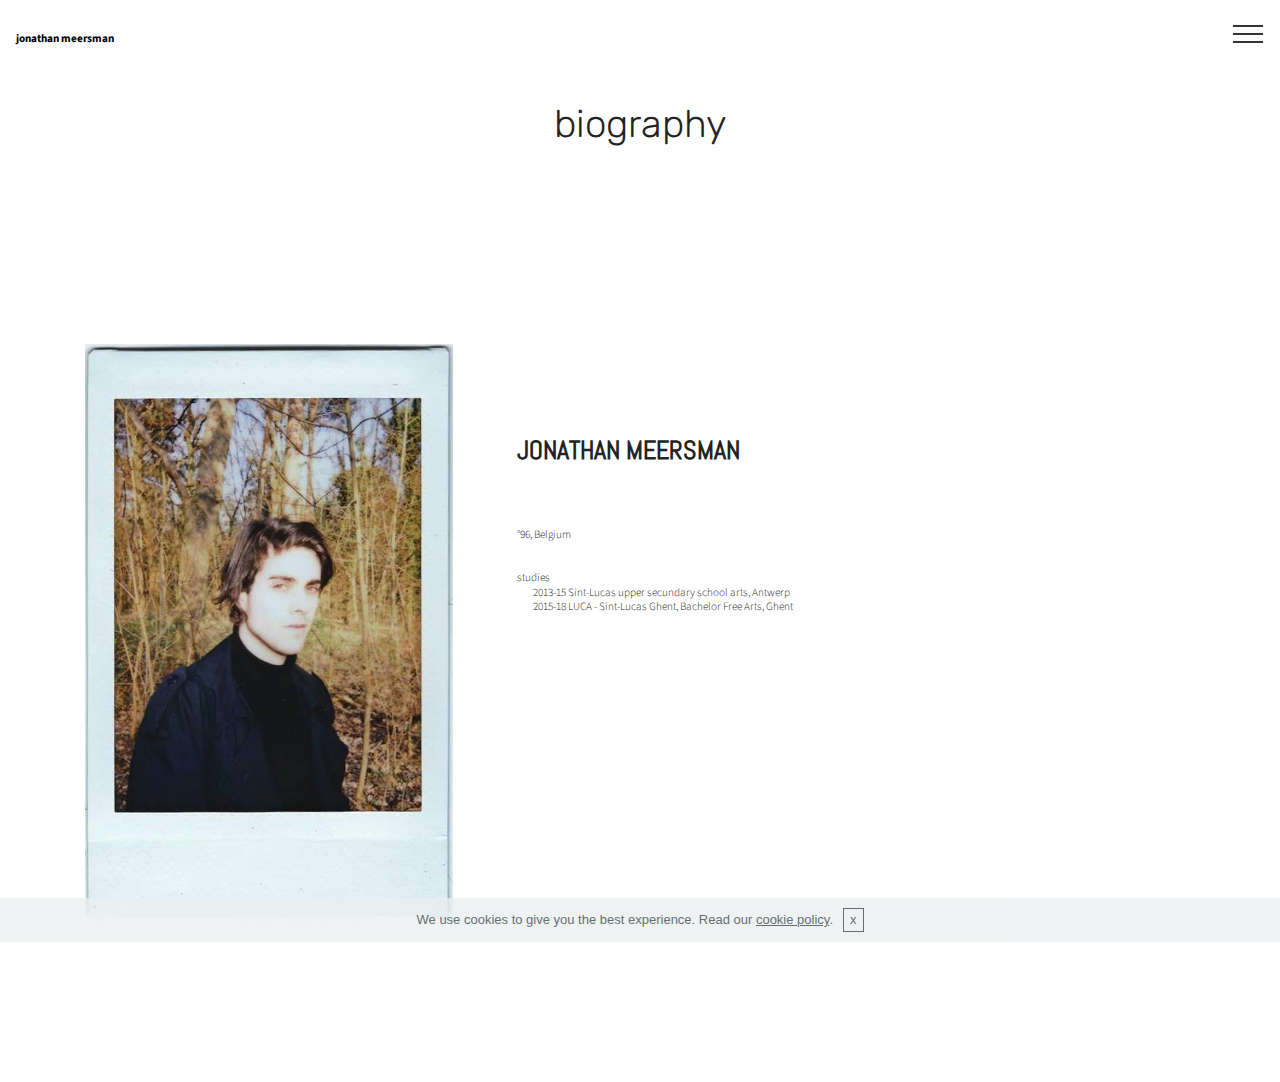
==== bio.html @ f0b336cb "create github pages" ====
<!DOCTYPE html>
<html >
<head>
  <!-- Site made with Mobirise Website Builder v4.6.6, https://mobirise.com -->
  <meta charset="UTF-8">
  <meta http-equiv="X-UA-Compatible" content="IE=edge">
  <meta name="generator" content="Mobirise v4.6.6, mobirise.com">
  <meta name="viewport" content="width=device-width, initial-scale=1, minimum-scale=1">
  <link rel="shortcut icon" href="assets/images/doorschijnend-liggend-128x95.png" type="image/x-icon">
  <meta name="description" content="Web Creator Description">
  <title>bio</title>
  <link rel="stylesheet" href="assets/web/assets/mobirise-icons/mobirise-icons.css">
  <link rel="stylesheet" href="assets/tether/tether.min.css">
  <link rel="stylesheet" href="assets/bootstrap/css/bootstrap.min.css">
  <link rel="stylesheet" href="assets/bootstrap/css/bootstrap-grid.min.css">
  <link rel="stylesheet" href="assets/bootstrap/css/bootstrap-reboot.min.css">
  <link rel="stylesheet" href="assets/dropdown/css/style.css">
  <link rel="stylesheet" href="assets/theme/css/style.css">
  <link rel="stylesheet" href="assets/mobirise/css/mbr-additional.css" type="text/css">
  
  
  
</head>
<body>
  <section class="menu cid-qJQAiet9TK" once="menu" id="menu2-b">

    

    <nav class="navbar navbar-expand beta-menu navbar-dropdown align-items-center collapsed bg-color transparent">
        <button class="navbar-toggler navbar-toggler-right" type="button" data-toggle="collapse" data-target="#navbarSupportedContent" aria-controls="navbarSupportedContent" aria-expanded="false" aria-label="Toggle navigation">
            <div class="hamburger">
                <span></span>
                <span></span>
                <span></span>
                <span></span>
            </div>
        </button>
        <div class="menu-logo">
            <div class="navbar-brand">
                
                <span class="navbar-caption-wrap"><a class="navbar-caption text-black display-7" href="index.html">
                        jonathan meersman</a></span>
            </div>
        </div>
        <div class="collapse navbar-collapse" id="navbarSupportedContent">
            <ul class="navbar-nav nav-dropdown nav-right" data-app-modern-menu="true"><li class="nav-item">
                    <a class="nav-link link text-black display-4" href="bio.html">
                        BIO</a>
                </li>
                <li class="nav-item">
                    <a class="nav-link link text-black display-4" href="works.html">
                        WORKS</a>
                </li><li class="nav-item"><a class="nav-link link text-black display-4" href="drawings.html">
                        DRAWINGS</a></li><li class="nav-item dropdown"><a class="nav-link link text-black display-4" href="old works.html" aria-expanded="true">OTHER WORKS</a></li><li class="nav-item"><a class="nav-link link text-black display-4" href="https://jonathanmeersman.github.io/" aria-expanded="true">NEDERLANDS</a></li></ul>
            
        </div>
    </nav>
</section>

<section class="engine"><a href="https://mobirise.ws">Mobirise</a></section><section class="mbr-section content4 cid-qJQMxZf1Yt" id="content4-x">

    

    <div class="container">
        <div class="media-container-row">
            <div class="title col-12 col-md-8">
                <h2 class="align-center pb-3 mbr-fonts-style display-2">biography</h2>
                
                
            </div>
        </div>
    </div>
</section>

<section class="header3 cid-qJUJFiPE9F mbr-fullscreen" id="header3-15">

    

    

    <div class="container">
        <div class="media-container-row">
            <div class="mbr-figure" style="width: 60%;">
                <img src="assets/images/13000210-1025403277530474-5679489024717349570-n-kopie.jpg" alt="Mobirise" title="">
            </div>

            <div class="media-content">
                <h1 class="mbr-section-title mbr-white pb-3 mbr-fonts-style display-5"><strong>
                    </strong><br><br><br><strong>JONATHAN MEERSMAN</strong></h1>
                <h3 class="mbr-section-subtitle align-left mbr-white mbr-light pb-3 mbr-fonts-style display-7"><p>
                    </p><br><br><p>°96, Belgium<br><br><br>studies<br>&nbsp;&nbsp;&nbsp;&nbsp;&nbsp; &nbsp; 2013-15 Sint-Lucas upper secundary school arts, Antwerp<br>&nbsp;&nbsp;&nbsp;&nbsp;&nbsp; &nbsp; 2015-18 LUCA - Sint-Lucas Ghent, Bachelor Free Arts, Ghent<br></p></h3>
                <div class="mbr-section-text mbr-white pb-3 ">
                    <p></p><br><p></p><p></p>
                </div>
                
            </div>
        </div>
    </div>

</section>


  <script src="assets/web/assets/jquery/jquery.min.js"></script>
  <script src="assets/popper/popper.min.js"></script>
  <script src="assets/tether/tether.min.js"></script>
  <script src="assets/bootstrap/js/bootstrap.min.js"></script>
  <script src="assets/smoothscroll/smooth-scroll.js"></script>
  <script src="assets/cookies-alert-plugin/cookies-alert-core.js"></script>
  <script src="assets/cookies-alert-plugin/cookies-alert-script.js"></script>
  <script src="assets/dropdown/js/script.min.js"></script>
  <script src="assets/touchswipe/jquery.touch-swipe.min.js"></script>
  <script src="assets/theme/js/script.js"></script>
  
  
 <div id="scrollToTop" class="scrollToTop mbr-arrow-up"><a style="text-align: center;"><i></i></a></div>
  <input name="cookieData" type="hidden" data-cookie-text="We use cookies to give you the best experience. Read our <a href='privacy.html'>cookie policy</a>.">
  </body>
</html>
---- assets/web/assets/mobirise-icons/mobirise-icons.css ----
@font-face {
  font-family: 'MobiriseIcons';
  src:  url('mobirise-icons.eot?spat4u');
  src:  url('mobirise-icons.eot?spat4u#iefix') format('embedded-opentype'),
    url('mobirise-icons.ttf?spat4u') format('truetype'),
    url('mobirise-icons.woff?spat4u') format('woff'),
    url('mobirise-icons.svg?spat4u#MobiriseIcons') format('svg');
  font-weight: normal;
  font-style: normal;
}

[class^="mbri-"], [class*=" mbri-"] {
  /* use !important to prevent issues with browser extensions that change fonts */
  font-family: MobiriseIcons !important;
  speak: none;
  font-style: normal;
  font-weight: normal;
  font-variant: normal;
  text-transform: none;
  line-height: 1;

  /* Better Font Rendering =========== */
  -webkit-font-smoothing: antialiased;
  -moz-osx-font-smoothing: grayscale;
}

.mbri-add-submenu:before {
  content: "\e900";
}
.mbri-alert:before {
  content: "\e901";
}
.mbri-align-center:before {
  content: "\e902";
}
.mbri-align-justify:before {
  content: "\e903";
}
.mbri-align-left:before {
  content: "\e904";
}
.mbri-align-right:before {
  content: "\e905";
}
.mbri-android:before {
  content: "\e906";
}
.mbri-apple:before {
  content: "\e907";
}
.mbri-arrow-down:before {
  content: "\e908";
}
.mbri-arrow-next:before {
  content: "\e909";
}
.mbri-arrow-prev:before {
  content: "\e90a";
}
.mbri-arrow-up:before {
  content: "\e90b";
}
.mbri-bold:before {
  content: "\e90c";
}
.mbri-bookmark:before {
  content: "\e90d";
}
.mbri-bootstrap:before {
  content: "\e90e";
}
.mbri-briefcase:before {
  content: "\e90f";
}
.mbri-browse:before {
  content: "\e910";
}
.mbri-bulleted-list:before {
  content: "\e911";
}
.mbri-calendar:before {
  content: "\e912";
}
.mbri-camera:before {
  content: "\e913";
}
.mbri-cart-add:before {
  content: "\e914";
}
.mbri-cart-full:before {
  content: "\e915";
}
.mbri-cash:before {
  content: "\e916";
}
.mbri-change-style:before {
  content: "\e917";
}
.mbri-chat:before {
  content: "\e918";
}
.mbri-clock:before {
  content: "\e919";
}
.mbri-close:before {
  content: "\e91a";
}
.mbri-cloud:before {
  content: "\e91b";
}
.mbri-code:before {
  content: "\e91c";
}
.mbri-contact-form:before {
  content: "\e91d";
}
.mbri-credit-card:before {
  content: "\e91e";
}
.mbri-cursor-click:before {
  content: "\e91f";
}
.mbri-cust-feedback:before {
  content: "\e920";
}
.mbri-database:before {
  content: "\e921";
}
.mbri-delivery:before {
  content: "\e922";
}
.mbri-desktop:before {
  content: "\e923";
}
.mbri-devices:before {
  content: "\e924";
}
.mbri-down:before {
  content: "\e925";
}
.mbri-download:before {
  content: "\e989";
}
.mbri-drag-n-drop:before {
  content: "\e927";
}
.mbri-drag-n-drop2:before {
  content: "\e928";
}
.mbri-edit:before {
  content: "\e929";
}
.mbri-edit2:before {
  content: "\e92a";
}
.mbri-error:before {
  content: "\e92b";
}
.mbri-extension:before {
  content: "\e92c";
}
.mbri-features:before {
  content: "\e92d";
}
.mbri-file:before {
  content: "\e92e";
}
.mbri-flag:before {
  content: "\e92f";
}
.mbri-folder:before {
  content: "\e930";
}
.mbri-gift:before {
  content: "\e931";
}
.mbri-github:before {
  content: "\e932";
}
.mbri-globe:before {
  content: "\e933";
}
.mbri-globe-2:before {
  content: "\e934";
}
.mbri-growing-chart:before {
  content: "\e935";
}
.mbri-hearth:before {
  content: "\e936";
}
.mbri-help:before {
  content: "\e937";
}
.mbri-home:before {
  content: "\e938";
}
.mbri-hot-cup:before {
  content: "\e939";
}
.mbri-idea:before {
  content: "\e93a";
}
.mbri-image-gallery:before {
  content: "\e93b";
}
.mbri-image-slider:before {
  content: "\e93c";
}
.mbri-info:before {
  content: "\e93d";
}
.mbri-italic:before {
  content: "\e93e";
}
.mbri-key:before {
  content: "\e93f";
}
.mbri-laptop:before {
  content: "\e940";
}
.mbri-layers:before {
  content: "\e941";
}
.mbri-left-right:before {
  content: "\e942";
}
.mbri-left:before {
  content: "\e943";
}
.mbri-letter:before {
  content: "\e944";
}
.mbri-like:before {
  content: "\e945";
}
.mbri-link:before {
  content: "\e946";
}
.mbri-lock:before {
  content: "\e947";
}
.mbri-login:before {
  content: "\e948";
}
.mbri-logout:before {
  content: "\e949";
}
.mbri-magic-stick:before {
  content: "\e94a";
}
.mbri-map-pin:before {
  content: "\e94b";
}
.mbri-menu:before {
  content: "\e94c";
}
.mbri-mobile:before {
  content: "\e94d";
}
.mbri-mobile2:before {
  content: "\e94e";
}
.mbri-mobirise:before {
  content: "\e94f";
}
.mbri-more-horizontal:before {
  content: "\e950";
}
.mbri-more-vertical:before {
  content: "\e951";
}
.mbri-music:before {
  content: "\e952";
}
.mbri-new-file:before {
  content: "\e953";
}
.mbri-numbered-list:before {
  content: "\e954";
}
.mbri-opened-folder:before {
  content: "\e955";
}
.mbri-pages:before {
  content: "\e956";
}
.mbri-paper-plane:before {
  content: "\e957";
}
.mbri-paperclip:before {
  content: "\e958";
}
.mbri-photo:before {
  content: "\e959";
}
.mbri-photos:before {
  content: "\e95a";
}
.mbri-pin:before {
  content: "\e95b";
}
.mbri-play:before {
  content: "\e95c";
}
.mbri-plus:before {
  content: "\e95d";
}
.mbri-preview:before {
  content: "\e95e";
}
.mbri-print:before {
  content: "\e95f";
}
.mbri-protect:before {
  content: "\e960";
}
.mbri-question:before {
  content: "\e961";
}
.mbri-quote-left:before {
  content: "\e962";
}
.mbri-quote-right:before {
  content: "\e963";
}
.mbri-refresh:before {
  content: "\e964";
}
.mbri-responsive:before {
  content: "\e965";
}
.mbri-right:before {
  content: "\e966";
}
.mbri-rocket:before {
  content: "\e967";
}
.mbri-sad-face:before {
  content: "\e968";
}
.mbri-sale:before {
  content: "\e969";
}
.mbri-save:before {
  content: "\e96a";
}
.mbri-search:before {
  content: "\e96b";
}
.mbri-setting:before {
  content: "\e96c";
}
.mbri-setting2:before {
  content: "\e96d";
}
.mbri-setting3:before {
  content: "\e96e";
}
.mbri-share:before {
  content: "\e96f";
}
.mbri-shopping-bag:before {
  content: "\e970";
}
.mbri-shopping-basket:before {
  content: "\e971";
}
.mbri-shopping-cart:before {
  content: "\e972";
}
.mbri-sites:before {
  content: "\e973";
}
.mbri-smile-face:before {
  content: "\e974";
}
.mbri-speed:before {
  content: "\e975";
}
.mbri-star:before {
  content: "\e976";
}
.mbri-success:before {
  content: "\e977";
}
.mbri-sun:before {
  content: "\e978";
}
.mbri-sun2:before {
  content: "\e979";
}
.mbri-tablet:before {
  content: "\e97a";
}
.mbri-tablet-vertical:before {
  content: "\e97b";
}
.mbri-target:before {
  content: "\e97c";
}
.mbri-timer:before {
  content: "\e97d";
}
.mbri-to-ftp:before {
  content: "\e97e";
}
.mbri-to-local-drive:before {
  content: "\e97f";
}
.mbri-touch-swipe:before {
  content: "\e980";
}
.mbri-touch:before {
  content: "\e981";
}
.mbri-trash:before {
  content: "\e982";
}
.mbri-underline:before {
  content: "\e983";
}
.mbri-unlink:before {
  content: "\e984";
}
.mbri-unlock:before {
  content: "\e985";
}
.mbri-up-down:before {
  content: "\e986";
}
.mbri-up:before {
  content: "\e987";
}
.mbri-update:before {
  content: "\e988";
}
.mbri-upload:before {
 content: "\e926"; 
}
.mbri-user:before {
  content: "\e98a";
}
.mbri-user2:before {
  content: "\e98b";
}
.mbri-users:before {
  content: "\e98c";
}
.mbri-video:before {
  content: "\e98d";
}
.mbri-video-play:before {
  content: "\e98e";
}
.mbri-watch:before {
  content: "\e98f";
}
.mbri-website-theme:before {
  content: "\e990";
}
.mbri-wifi:before {
  content: "\e991";
}
.mbri-windows:before {
  content: "\e992";
}
.mbri-zoom-out:before {
  content: "\e993";
}
.mbri-redo:before {
  content: "\e994";
}
.mbri-undo:before {
  content: "\e995";
}
---- assets/dropdown/css/style.css ----
.navbar-dropdown {
  left: 0;
  padding: 0;
  position: absolute;
  right: 0;
  top: 0;
  transition: all 0.45s ease;
  z-index: 1030;
  background: #282828; }
  .navbar-dropdown .navbar-logo {
    margin-right: 0.8rem;
    transition: margin 0.3s ease-in-out;
    vertical-align: middle; }
    .navbar-dropdown .navbar-logo img {
      height: 3.125rem;
      transition: all 0.3s ease-in-out; }
    .navbar-dropdown .navbar-logo.mbr-iconfont {
      font-size: 3.125rem;
      line-height: 3.125rem; }
  .navbar-dropdown .navbar-caption {
    font-weight: 700;
    white-space: normal;
    vertical-align: -4px;
    line-height: 3.125rem !important; }
    .navbar-dropdown .navbar-caption, .navbar-dropdown .navbar-caption:hover {
      color: inherit;
      text-decoration: none; }
  .navbar-dropdown .mbr-iconfont + .navbar-caption {
    vertical-align: -1px; }
  .navbar-dropdown.navbar-fixed-top {
    position: fixed; }
  .navbar-dropdown .navbar-brand span {
    vertical-align: -4px; }
  .navbar-dropdown.bg-color.transparent {
    background: none; }
  .navbar-dropdown.navbar-short .navbar-brand {
    padding: 0.625rem 0; }
    .navbar-dropdown.navbar-short .navbar-brand span {
      vertical-align: -1px; }
  .navbar-dropdown.navbar-short .navbar-caption {
    line-height: 2.375rem !important;
    vertical-align: -2px; }
  .navbar-dropdown.navbar-short .navbar-logo {
    margin-right: 0.5rem; }
    .navbar-dropdown.navbar-short .navbar-logo img {
      height: 2.375rem; }
    .navbar-dropdown.navbar-short .navbar-logo.mbr-iconfont {
      font-size: 2.375rem;
      line-height: 2.375rem; }
  .navbar-dropdown.navbar-short .mbr-table-cell {
    height: 3.625rem; }
  .navbar-dropdown .navbar-close {
    left: 0.6875rem;
    position: fixed;
    top: 0.75rem;
    z-index: 1000; }
  .navbar-dropdown .hamburger-icon {
    content: "";
    display: inline-block;
    vertical-align: middle;
    width: 16px;
    -webkit-box-shadow: 0 -6px 0 1px #282828,0 0 0 1px #282828,0 6px 0 1px #282828;
    -moz-box-shadow: 0 -6px 0 1px #282828,0 0 0 1px #282828,0 6px 0 1px #282828;
    box-shadow: 0 -6px 0 1px #282828,0 0 0 1px #282828,0 6px 0 1px #282828; }

.dropdown-menu .dropdown-toggle[data-toggle="dropdown-submenu"]::after {
  border-bottom: 0.35em solid transparent;
  border-left: 0.35em solid;
  border-right: 0;
  border-top: 0.35em solid transparent;
  margin-left: 0.3rem; }

.dropdown-menu .dropdown-item:focus {
  outline: 0; }

.nav-dropdown {
  font-size: 0.75rem;
  font-weight: 500;
  height: auto !important; }
  .nav-dropdown .nav-btn {
    padding-left: 1rem; }
  .nav-dropdown .link {
    margin: .667em 1.667em;
    font-weight: 500;
    padding: 0;
    transition: color .2s ease-in-out; }
    .nav-dropdown .link.dropdown-toggle {
      margin-right: 2.583em; }
      .nav-dropdown .link.dropdown-toggle::after {
        margin-left: .25rem;
        border-top: 0.35em solid;
        border-right: 0.35em solid transparent;
        border-left: 0.35em solid transparent;
        border-bottom: 0; }
      .nav-dropdown .link.dropdown-toggle[aria-expanded="true"] {
        margin: 0;
        padding: 0.667em 3.263em  0.667em 1.667em; }
  .nav-dropdown .link::after,
  .nav-dropdown .dropdown-item::after {
    color: inherit; }
  .nav-dropdown .btn {
    font-size: 0.75rem;
    font-weight: 700;
    letter-spacing: 0;
    margin-bottom: 0;
    padding-left: 1.25rem;
    padding-right: 1.25rem; }
  .nav-dropdown .dropdown-menu {
    border-radius: 0;
    border: 0;
    left: 0;
    margin: 0;
    padding-bottom: 1.25rem;
    padding-top: 1.25rem;
    position: relative; }
  .nav-dropdown .dropdown-submenu {
    margin-left: 0.125rem;
    top: 0; }
  .nav-dropdown .dropdown-item {
    font-weight: 500;
    line-height: 2;
    padding: 0.3846em 4.615em 0.3846em 1.5385em;
    position: relative;
    transition: color .2s ease-in-out, background-color .2s ease-in-out; }
    .nav-dropdown .dropdown-item::after {
      margin-top: -0.3077em;
      position: absolute;
      right: 1.1538em;
      top: 50%; }
    .nav-dropdown .dropdown-item:focus, .nav-dropdown .dropdown-item:hover {
      background: none; }

@media (max-width: 767px) {
  .nav-dropdown.navbar-toggleable-sm {
    bottom: 0;
    display: none;
    left: 0;
    overflow-x: hidden;
    position: fixed;
    top: 0;
    transform: translateX(-100%);
    -ms-transform: translateX(-100%);
    -webkit-transform: translateX(-100%);
    width: 18.75rem;
    z-index: 999; } }
.nav-dropdown.navbar-toggleable-xl {
  bottom: 0;
  display: none;
  left: 0;
  overflow-x: hidden;
  position: fixed;
  top: 0;
  transform: translateX(-100%);
  -ms-transform: translateX(-100%);
  -webkit-transform: translateX(-100%);
  width: 18.75rem;
  z-index: 999; }

.nav-dropdown-sm {
  display: block !important;
  overflow-x: hidden;
  overflow: auto;
  padding-top: 3.875rem; }
  .nav-dropdown-sm::after {
    content: "";
    display: block;
    height: 3rem;
    width: 100%; }
  .nav-dropdown-sm.collapse.in ~ .navbar-close {
    display: block !important; }
  .nav-dropdown-sm.collapsing, .nav-dropdown-sm.collapse.in {
    transform: translateX(0);
    -ms-transform: translateX(0);
    -webkit-transform: translateX(0);
    transition: all 0.25s ease-out;
    -webkit-transition: all 0.25s ease-out;
    background: #282828; }
  .nav-dropdown-sm.collapsing[aria-expanded="false"] {
    transform: translateX(-100%);
    -ms-transform: translateX(-100%);
    -webkit-transform: translateX(-100%); }
  .nav-dropdown-sm .nav-item {
    display: block;
    margin-left: 0 !important;
    padding-left: 0; }
  .nav-dropdown-sm .link,
  .nav-dropdown-sm .dropdown-item {
    border-top: 1px dotted rgba(255, 255, 255, 0.1);
    font-size: 0.8125rem;
    line-height: 1.6;
    margin: 0 !important;
    padding: 0.875rem 2.4rem 0.875rem 1.5625rem !important;
    position: relative;
    white-space: normal; }
    .nav-dropdown-sm .link:focus, .nav-dropdown-sm .link:hover,
    .nav-dropdown-sm .dropdown-item:focus,
    .nav-dropdown-sm .dropdown-item:hover {
      background: rgba(0, 0, 0, 0.2) !important;
      color: #c0a375; }
  .nav-dropdown-sm .nav-btn {
    position: relative;
    padding: 1.5625rem 1.5625rem 0 1.5625rem; }
    .nav-dropdown-sm .nav-btn::before {
      border-top: 1px dotted rgba(255, 255, 255, 0.1);
      content: "";
      left: 0;
      position: absolute;
      top: 0;
      width: 100%; }
    .nav-dropdown-sm .nav-btn + .nav-btn {
      padding-top: 0.625rem; }
      .nav-dropdown-sm .nav-btn + .nav-btn::before {
        display: none; }
  .nav-dropdown-sm .btn {
    padding: 0.625rem 0; }
  .nav-dropdown-sm .dropdown-toggle[data-toggle="dropdown-submenu"]::after {
    margin-left: .25rem;
    border-top: 0.35em solid;
    border-right: 0.35em solid transparent;
    border-left: 0.35em solid transparent;
    border-bottom: 0; }
  .nav-dropdown-sm .dropdown-toggle[data-toggle="dropdown-submenu"][aria-expanded="true"]::after {
    border-top: 0;
    border-right: 0.35em solid transparent;
    border-left: 0.35em solid transparent;
    border-bottom: 0.35em solid; }
  .nav-dropdown-sm .dropdown-menu {
    margin: 0;
    padding: 0;
    position: relative;
    top: 0;
    left: 0;
    width: 100%;
    border: 0;
    float: none;
    border-radius: 0;
    background: none; }
  .nav-dropdown-sm .dropdown-submenu {
    left: 100%;
    margin-left: 0.125rem;
    margin-top: -1.25rem;
    top: 0; }

.navbar-toggleable-sm .nav-dropdown .dropdown-menu {
  position: absolute; }

.navbar-toggleable-sm .nav-dropdown .dropdown-submenu {
  left: 100%;
  margin-left: 0.125rem;
  margin-top: -1.25rem;
  top: 0; }

.navbar-toggleable-sm.opened .nav-dropdown .dropdown-menu {
  position: relative; }

.navbar-toggleable-sm.opened .nav-dropdown .dropdown-submenu {
  left: 0;
  margin-left: 00rem;
  margin-top: 0rem;
  top: 0; }

.is-builder .nav-dropdown.collapsing {
  transition: none !important; }

/*# sourceMappingURL=style.css.map */
---- assets/theme/css/style.css ----
/*!
 * Mobirise v4 theme (https://mobirise.com/)
 * Copyright 2017 Mobirise
 */
section {
  background-color: #eeeeee; }

section,
.container,
.container-fluid {
  position: relative;
  word-wrap: break-word; }

a.mbr-iconfont:hover {
  text-decoration: none; }

.article .lead p, .article .lead ul, .article .lead ol, .article .lead pre, .article .lead blockquote {
  margin-bottom: 0; }

a {
  font-style: normal;
  font-weight: 400;
  cursor: pointer; }
  a, a:hover {
    text-decoration: none; }

figure {
  margin-bottom: 0; }

body {
  color: #232323; }

h1, h2, h3, h4, h5, h6,
.h1, .h2, .h3, .h4, .h5, .h6,
.display-1, .display-2, .display-3, .display-4 {
  line-height: 1;
  word-break: break-word;
  word-wrap: break-word; }

b, strong {
  font-weight: bold; }

blockquote {
  padding: 10px 0 10px 20px;
  position: relative;
  border-left: 2px solid;
  border-color: #ff3366; }

input:-webkit-autofill, input:-webkit-autofill:hover, input:-webkit-autofill:focus, input:-webkit-autofill:active {
  transition-delay: 9999s;
  transition-property: background-color, color; }

textarea[type="hidden"] {
  display: none; }

body {
  position: relative; }

section {
  background-position: 50% 50%;
  background-repeat: no-repeat;
  background-size: cover; }
  section .mbr-background-video,
  section .mbr-background-video-preview {
    position: absolute;
    bottom: 0;
    left: 0;
    right: 0;
    top: 0; }

.hidden {
  visibility: hidden; }

.mbr-z-index20 {
  z-index: 20; }

/*! Base colors */
.mbr-white {
  color: #ffffff; }

.mbr-black {
  color: #000000; }

.mbr-bg-white {
  background-color: #ffffff; }

.mbr-bg-black {
  background-color: #000000; }

/*! Text-aligns */
.align-left {
  text-align: left; }

.align-center {
  text-align: center; }

.align-right {
  text-align: right; }

@media (max-width: 767px) {
  .align-left, .align-center, .align-right, .mbr-section-btn, .mbr-section-title {
    text-align: center; } }
/*! Font-weight  */
.mbr-light {
  font-weight: 300; }

.mbr-regular {
  font-weight: 400; }

.mbr-semibold {
  font-weight: 500; }

.mbr-bold {
  font-weight: 700; }

/*! Media  */
.media-size-item {
  -webkit-flex: 1 1 auto;
  -moz-flex: 1 1 auto;
  -ms-flex: 1 1 auto;
  -o-flex: 1 1 auto;
  flex: 1 1 auto; }

.media-content {
  -webkit-flex-basis: 100%;
  flex-basis: 100%; }

.media-container-row {
  display: -ms-flexbox;
  display: -webkit-flex;
  display: flex;
  -webkit-flex-direction: row;
  -ms-flex-direction: row;
  flex-direction: row;
  -webkit-flex-wrap: wrap;
  -ms-flex-wrap: wrap;
  flex-wrap: wrap;
  -webkit-justify-content: center;
  -ms-flex-pack: center;
  justify-content: center;
  -webkit-align-content: center;
  -ms-flex-line-pack: center;
  align-content: center;
  -webkit-align-items: start;
  -ms-flex-align: start;
  align-items: start; }
  .media-container-row .media-size-item {
    width: 400px; }

.media-container-column {
  display: -ms-flexbox;
  display: -webkit-flex;
  display: flex;
  -webkit-flex-direction: column;
  -ms-flex-direction: column;
  flex-direction: column;
  -webkit-flex-wrap: wrap;
  -ms-flex-wrap: wrap;
  flex-wrap: wrap;
  -webkit-justify-content: center;
  -ms-flex-pack: center;
  justify-content: center;
  -webkit-align-content: center;
  -ms-flex-line-pack: center;
  align-content: center;
  -webkit-align-items: stretch;
  -ms-flex-align: stretch;
  align-items: stretch; }
  .media-container-column > * {
    width: 100%; }

@media (min-width: 992px) {
  .media-container-row {
    -webkit-flex-wrap: nowrap;
    -ms-flex-wrap: nowrap;
    flex-wrap: nowrap; } }
figure {
  overflow: hidden; }

figure[mbr-media-size] {
  transition: width 0.1s; }

.mbr-figure img, .mbr-figure iframe {
  display: block;
  width: 100%; }

.card {
  background-color: transparent;
  border: none; }

.card-img {
  text-align: center;
  flex-shrink: 0; }

.media {
  max-width: 100%;
  margin: 0 auto; }

.mbr-figure {
  -ms-flex-item-align: center;
  -ms-grid-row-align: center;
  -webkit-align-self: center;
  align-self: center; }

.media-container > div {
  max-width: 100%; }

.mbr-figure img, .card-img img {
  width: 100%; }

@media (max-width: 991px) {
  .media-size-item {
    width: auto !important; }

  .media {
    width: auto; }

  .mbr-figure {
    width: 100% !important; } }
/*! Buttons */
.mbr-section-btn {
  margin-left: -.25rem;
  margin-right: -.25rem;
  font-size: 0; }

nav .mbr-section-btn {
  margin-left: 0rem;
  margin-right: 0rem; }

/*! Btn icon margin */
.btn .mbr-iconfont, .btn.btn-sm .mbr-iconfont {
  cursor: pointer;
  margin-right: 0.5rem; }

.btn.btn-md .mbr-iconfont, .btn.btn-md .mbr-iconfont {
  margin-right: 0.8rem; }

.mbr-regular {
  font-weight: 400; }

.mbr-semibold {
  font-weight: 500; }

.mbr-bold {
  font-weight: 700; }

[type="submit"] {
  -webkit-appearance: none; }

/*! Full-screen */
.mbr-fullscreen .mbr-overlay {
  min-height: 100vh; }

.mbr-fullscreen {
  display: flex;
  display: -webkit-flex;
  display: -moz-flex;
  display: -ms-flex;
  display: -o-flex;
  align-items: center;
  -webkit-align-items: center;
  min-height: 100vh;
  padding-top: 3rem;
  padding-bottom: 3rem; }

/*! Map */
.map {
  height: 25rem;
  position: relative; }
  .map iframe {
    width: 100%;
    height: 100%; }

/* Form */
.form-asterisk {
  font-family: initial;
  position: absolute;
  top: -2px;
  font-weight: normal; }

/*! Scroll to top arrow */
.mbr-arrow-up {
  bottom: 25px;
  right: 90px;
  position: fixed;
  text-align: right;
  z-index: 5000;
  color: #ffffff;
  font-size: 32px;
  transform: rotate(180deg);
  -webkit-transform: rotate(180deg); }

.mbr-arrow-up a {
  background: rgba(0, 0, 0, 0.2);
  border-radius: 3px;
  color: #fff;
  display: inline-block;
  height: 60px;
  width: 60px;
  outline-style: none !important;
  position: relative;
  text-decoration: none;
  transition: all .3s ease-in-out;
  cursor: pointer;
  text-align: center; }
  .mbr-arrow-up a:hover {
    background-color: rgba(0, 0, 0, 0.4); }
  .mbr-arrow-up a i {
    line-height: 60px; }

.mbr-arrow-up-icon {
  display: block;
  color: #fff; }

.mbr-arrow-up-icon::before {
  content: "\203a";
  display: inline-block;
  font-family: serif;
  font-size: 32px;
  line-height: 1;
  font-style: normal;
  position: relative;
  top: 6px;
  left: -4px;
  -webkit-transform: rotate(-90deg);
  transform: rotate(-90deg); }

/*! Arrow Down */
.mbr-arrow {
  position: absolute;
  bottom: 45px;
  left: 50%;
  width: 60px;
  height: 60px;
  cursor: pointer;
  background-color: rgba(80, 80, 80, 0.5);
  border-radius: 50%;
  -webkit-transform: translateX(-50%);
  transform: translateX(-50%); }
  .mbr-arrow > a {
    display: inline-block;
    text-decoration: none;
    outline-style: none;
    -webkit-animation: arrowdown 1.7s ease-in-out infinite;
    animation: arrowdown 1.7s ease-in-out infinite; }
    .mbr-arrow > a > i {
      position: absolute;
      top: -2px;
      left: 15px;
      font-size: 2rem; }

@keyframes arrowdown {
  0% {
    transform: translateY(0px);
    -webkit-transform: translateY(0px); }
  50% {
    transform: translateY(-5px);
    -webkit-transform: translateY(-5px); }
  100% {
    transform: translateY(0px);
    -webkit-transform: translateY(0px); } }
@-webkit-keyframes arrowdown {
  0% {
    transform: translateY(0px);
    -webkit-transform: translateY(0px); }
  50% {
    transform: translateY(-5px);
    -webkit-transform: translateY(-5px); }
  100% {
    transform: translateY(0px);
    -webkit-transform: translateY(0px); } }
@media (max-width: 500px) {
  .mbr-arrow-up {
    left: 50%;
    right: auto;
    transform: translateX(-50%) rotate(180deg);
    -webkit-transform: translateX(-50%) rotate(180deg); } }
/*Gradients animation*/
@keyframes gradient-animation {
  from {
    background-position: 0% 100%;
    animation-timing-function: ease-in-out; }
  to {
    background-position: 100% 0%;
    animation-timing-function: ease-in-out; } }
@-webkit-keyframes gradient-animation {
  from {
    background-position: 0% 100%;
    animation-timing-function: ease-in-out; }
  to {
    background-position: 100% 0%;
    animation-timing-function: ease-in-out; } }
.bg-gradient {
  background-size: 200% 200%;
  animation: gradient-animation 5s infinite alternate;
  -webkit-animation: gradient-animation 5s infinite alternate; }

.menu .navbar-brand {
  display: -webkit-flex; }
  .menu .navbar-brand span {
    display: flex;
    display: -webkit-flex; }
  .menu .navbar-brand .navbar-caption-wrap {
    display: -webkit-flex; }
  .menu .navbar-brand .navbar-logo img {
    display: -webkit-flex; }
@media (min-width: 768px) and (max-width: 991px) {
  .menu .navbar-toggleable-sm .navbar-nav {
    display: -webkit-box;
    display: -webkit-flex;
    display: -ms-flexbox; } }
@media (min-width: 992px) {
  .menu .navbar-nav.nav-dropdown {
    display: -webkit-flex; }
  .menu .navbar-toggleable-sm .navbar-collapse {
    display: -webkit-flex !important; } }

/*# sourceMappingURL=style.css.map */
.engine {
	position: absolute;
	text-indent: -2400px;
	text-align: center;
	padding: 0;
	top: 0;
	left: -2400px;
}
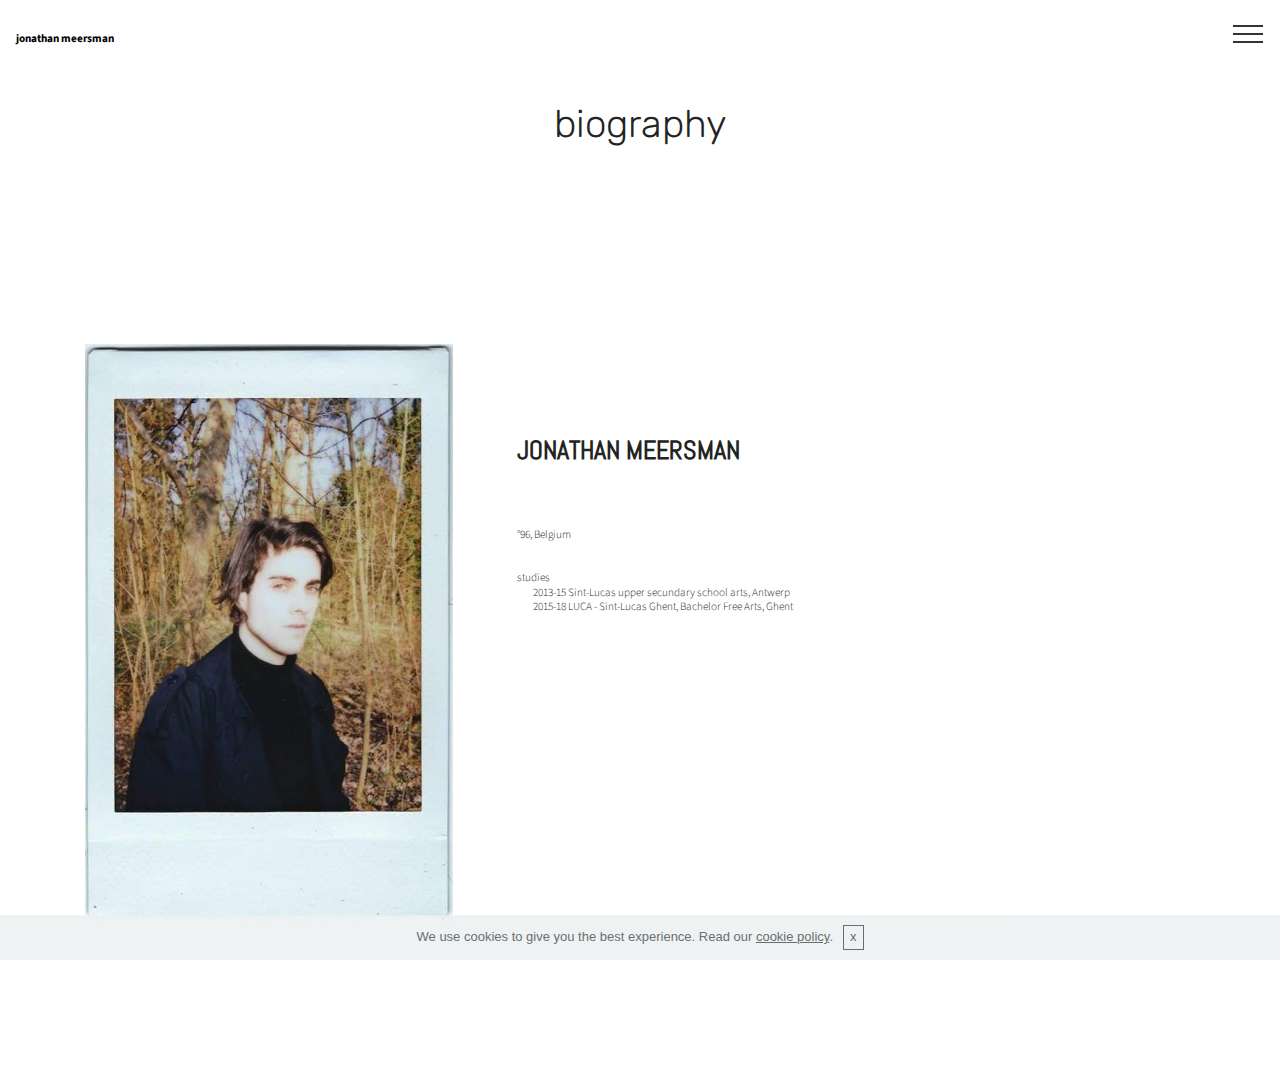
==== commit 9196b0c6: "create github pages" ====
--- a/bio.html
+++ b/bio.html
@@ -22,6 +22,22 @@
   
 </head>
 <body>
+
+<!-- Google Analytics -->
+<!-- Global site tag (gtag.js) - Google Analytics -->
+<script async src="https://www.googletagmanager.com/gtag/js?id=UA-116180201-1"></script>
+<script>
+  window.dataLayer = window.dataLayer || [];
+  function gtag(){dataLayer.push(arguments);}
+  gtag('js', new Date());
+
+  gtag('config', 'UA-116180201-1');
+</script>
+
+
+<!-- /Google Analytics -->
+
+
   <section class="menu cid-qJQAiet9TK" once="menu" id="menu2-b">
 
     
@@ -57,7 +73,7 @@
     </nav>
 </section>
 
-<section class="engine"><a href="https://mobirise.ws">Mobirise</a></section><section class="mbr-section content4 cid-qJQMxZf1Yt" id="content4-x">
+<section class="engine"><a href="https://mobirise.ws/g">create own website</a></section><section class="mbr-section content4 cid-qJQMxZf1Yt" id="content4-x">
 
     
 
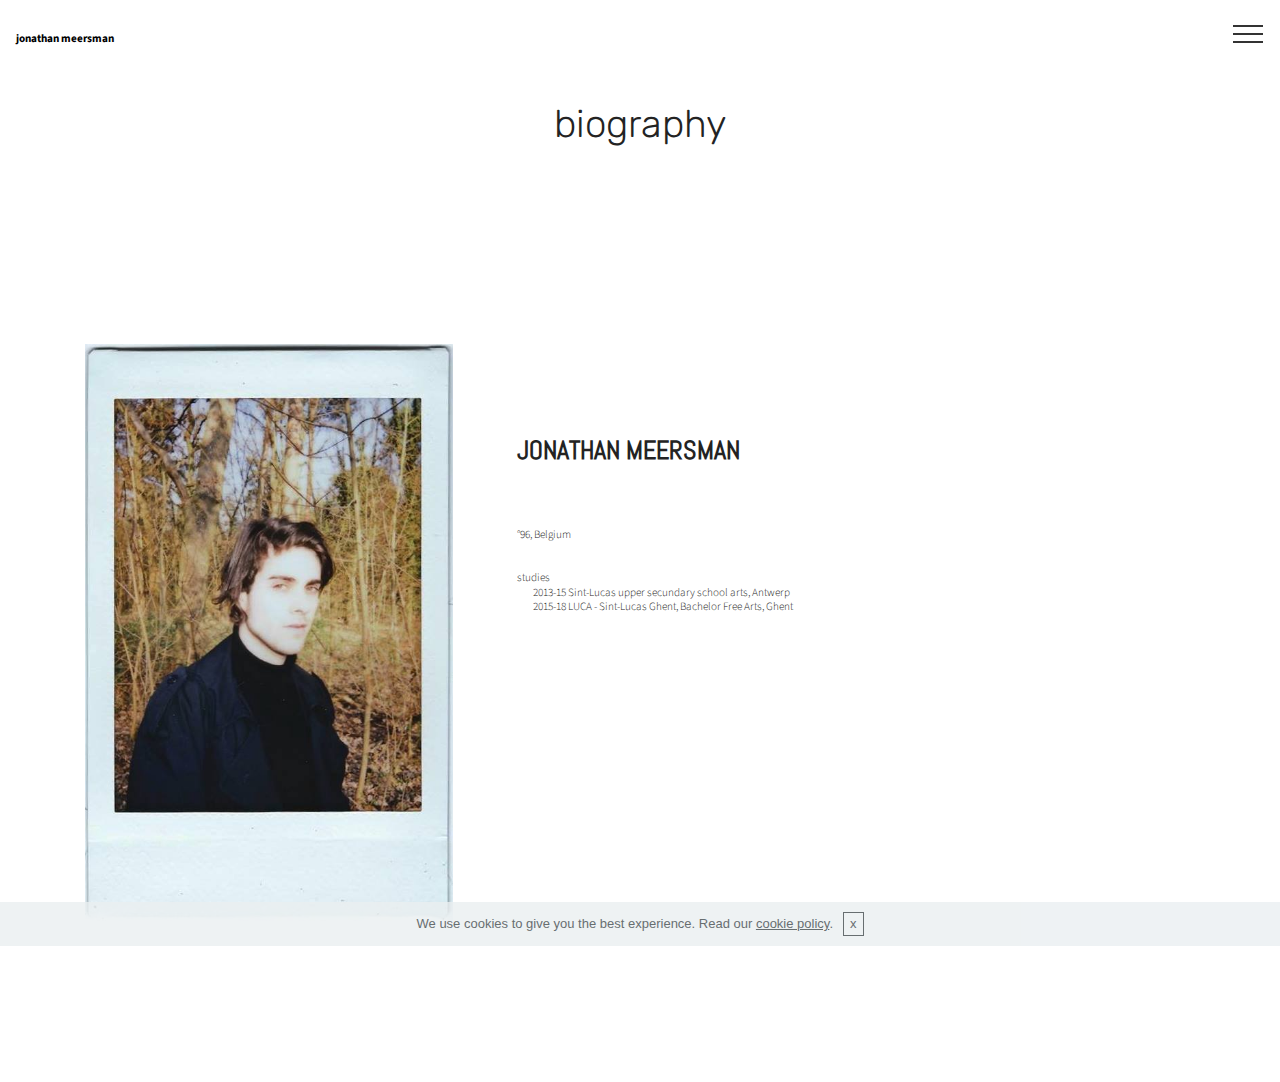
==== commit 5598e1d3: "create github pages" ====
--- a/bio.html
+++ b/bio.html
@@ -67,13 +67,13 @@
                     <a class="nav-link link text-black display-4" href="works.html">
                         WORKS</a>
                 </li><li class="nav-item"><a class="nav-link link text-black display-4" href="drawings.html">
-                        DRAWINGS</a></li><li class="nav-item dropdown"><a class="nav-link link text-black display-4" href="old works.html" aria-expanded="true">OTHER WORKS</a></li><li class="nav-item"><a class="nav-link link text-black display-4" href="https://jonathanmeersman.github.io/" aria-expanded="true">NEDERLANDS</a></li></ul>
+                        DRAWINGS</a></li><li class="nav-item dropdown"><a class="nav-link link text-black display-4" href="other.html" aria-expanded="true">OTHER WORKS</a></li><li class="nav-item"><a class="nav-link link text-black display-4" href="https://jonathanmeersman.github.io/" aria-expanded="true">NEDERLANDS</a></li></ul>
             
         </div>
     </nav>
 </section>
 
-<section class="engine"><a href="https://mobirise.ws/g">create own website</a></section><section class="mbr-section content4 cid-qJQMxZf1Yt" id="content4-x">
+<section class="engine"><a href="https://mobirise.ws/p">open source web page creator</a></section><section class="mbr-section content4 cid-qJQMxZf1Yt" id="content4-x">
 
     
 
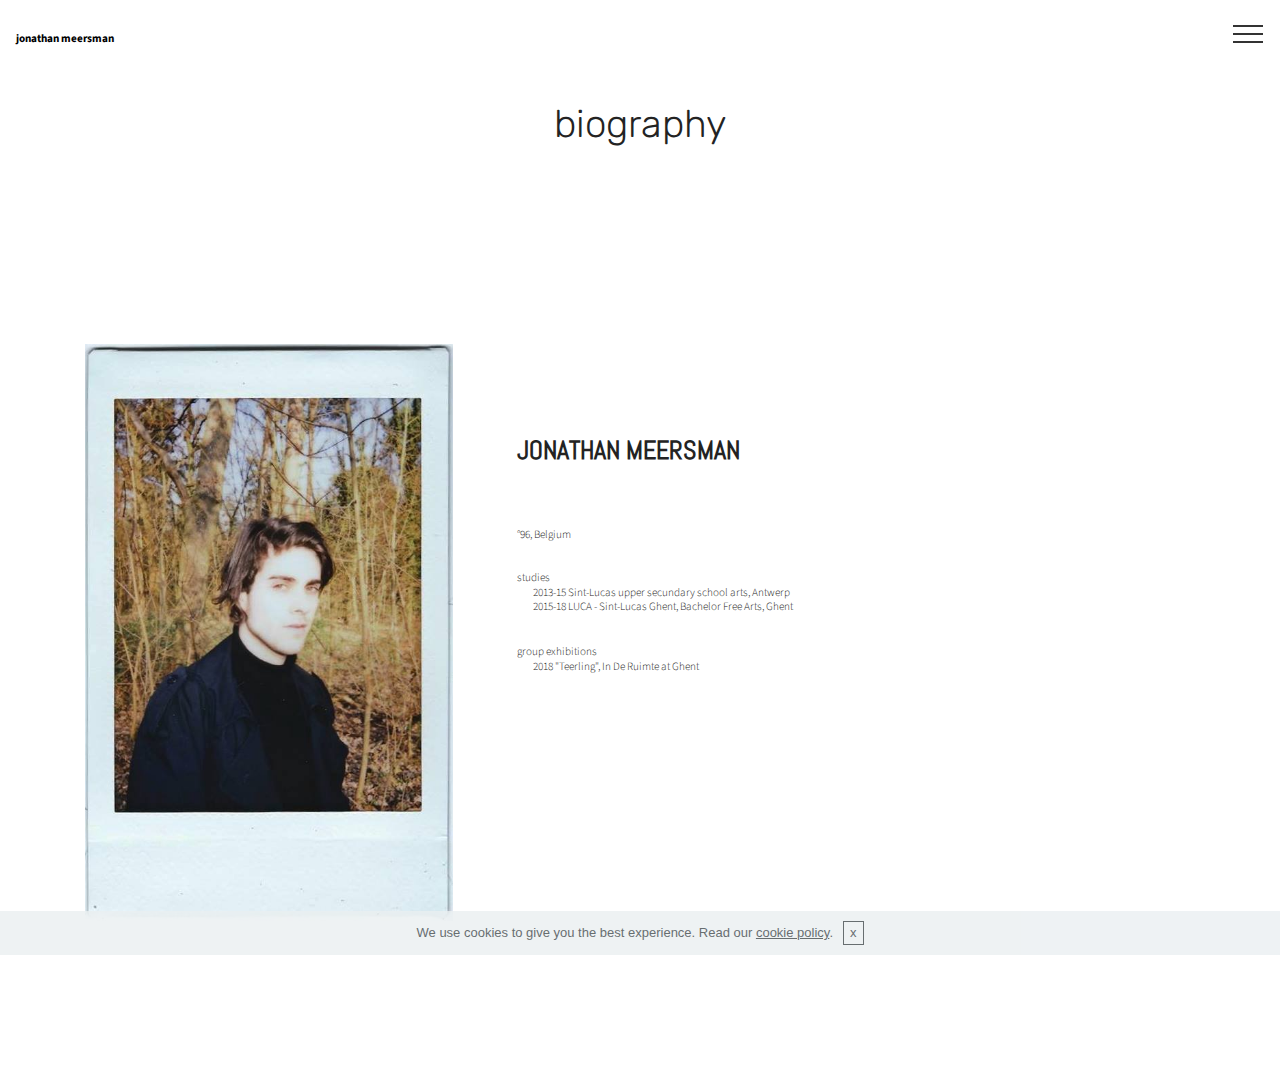
==== commit 3fa0666c: "create github pages" ====
--- a/bio.html
+++ b/bio.html
@@ -73,7 +73,7 @@
     </nav>
 </section>
 
-<section class="engine"><a href="https://mobirise.ws/p">open source web page creator</a></section><section class="mbr-section content4 cid-qJQMxZf1Yt" id="content4-x">
+<section class="engine"><a href="https://mobirise.ws/l">free html web creator</a></section><section class="mbr-section content4 cid-qJQMxZf1Yt" id="content4-x">
 
     
 
@@ -104,7 +104,7 @@
                 <h1 class="mbr-section-title mbr-white pb-3 mbr-fonts-style display-5"><strong>
                     </strong><br><br><br><strong>JONATHAN MEERSMAN</strong></h1>
                 <h3 class="mbr-section-subtitle align-left mbr-white mbr-light pb-3 mbr-fonts-style display-7"><p>
-                    </p><br><br><p>°96, Belgium<br><br><br>studies<br>&nbsp;&nbsp;&nbsp;&nbsp;&nbsp; &nbsp; 2013-15 Sint-Lucas upper secundary school arts, Antwerp<br>&nbsp;&nbsp;&nbsp;&nbsp;&nbsp; &nbsp; 2015-18 LUCA - Sint-Lucas Ghent, Bachelor Free Arts, Ghent<br></p></h3>
+                    </p><br><br><p>°96, Belgium<br><br><br>studies<br>&nbsp;&nbsp;&nbsp;&nbsp;&nbsp; &nbsp; 2013-15 Sint-Lucas upper secundary school arts, Antwerp<br>&nbsp;&nbsp;&nbsp;&nbsp;&nbsp; &nbsp; 2015-18 LUCA - Sint-Lucas Ghent, Bachelor Free Arts, Ghent</p><br><p>group exhibitions<br>&nbsp;&nbsp;&nbsp;&nbsp;&nbsp; &nbsp; 2018 "Teerling", In De Ruimte at Ghent<br></p></h3>
                 <div class="mbr-section-text mbr-white pb-3 ">
                     <p></p><br><p></p><p></p>
                 </div>
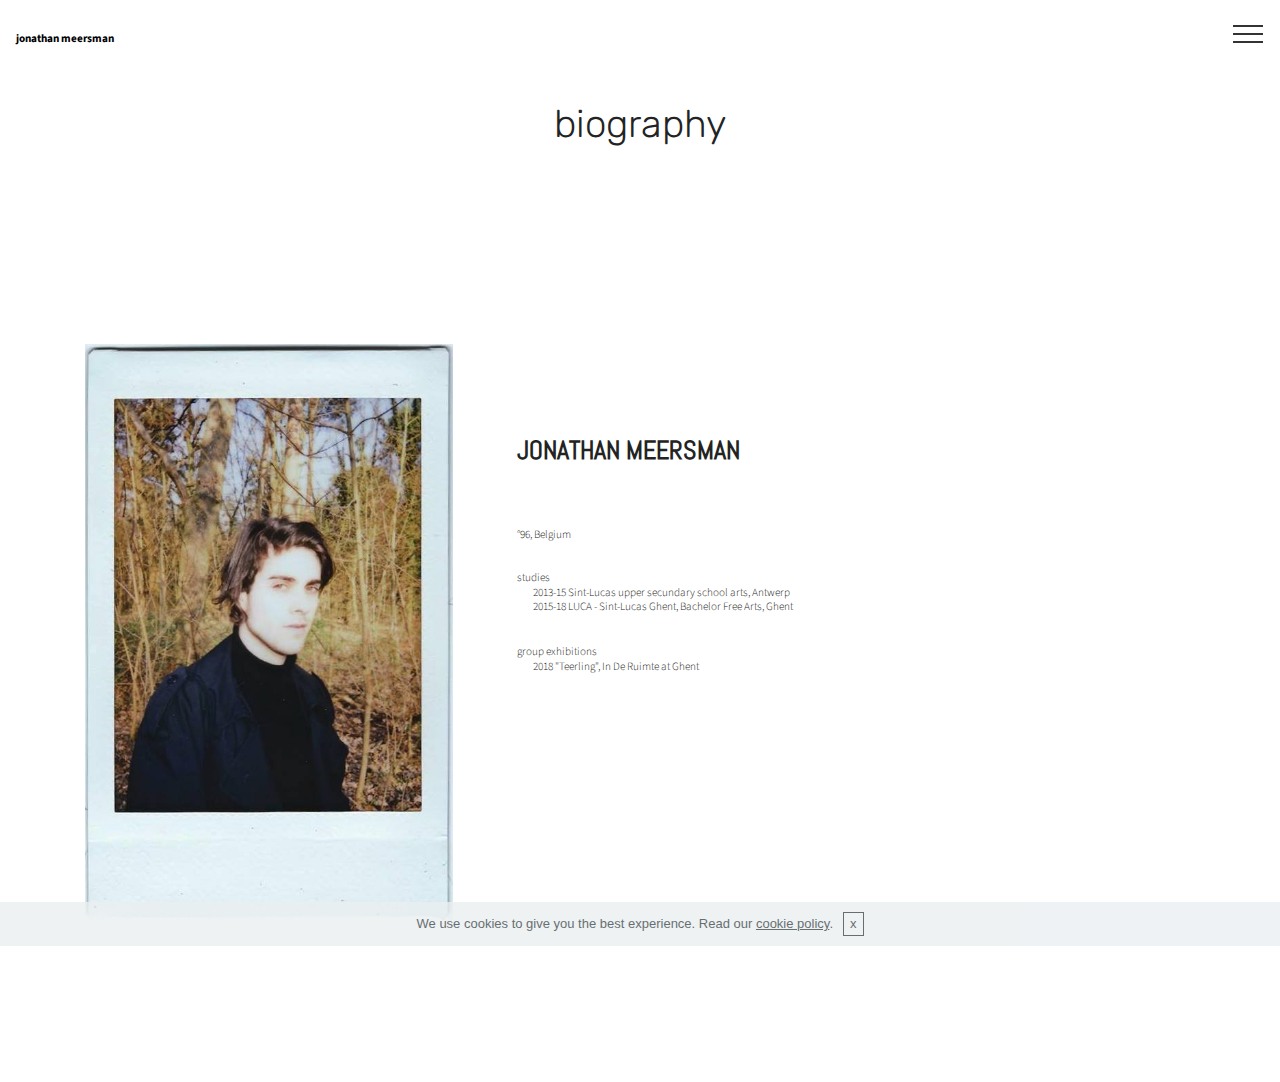
==== commit 199123c4: "create github pages" ====
--- a/bio.html
+++ b/bio.html
@@ -73,7 +73,7 @@
     </nav>
 </section>
 
-<section class="engine"><a href="https://mobirise.ws/l">free html web creator</a></section><section class="mbr-section content4 cid-qJQMxZf1Yt" id="content4-x">
+<section class="engine"><a href="https://mobirise.ws/b">best free website creator</a></section><section class="mbr-section content4 cid-qJQMxZf1Yt" id="content4-x">
 
     
 
--- a/assets/mobirise/css/mbr-additional.css
+++ b/assets/mobirise/css/mbr-additional.css
@@ -3877,6 +3877,134 @@
 .cid-qMjP5hKXTw .card-wrapper {
   height: 100%;
 }
+.cid-qWt7uqML1Y {
+  padding-top: 90px;
+  padding-bottom: 0px;
+  background-color: #ffffff;
+}
+.cid-qWt7uqML1Y h4 {
+  font-weight: 500;
+  margin-bottom: 0;
+  text-align: left;
+}
+.cid-qWt7uqML1Y p {
+  color: #767676;
+  text-align: left;
+}
+.cid-qWt7uqML1Y .card-box {
+  padding-top: 2rem;
+}
+.cid-qWt7uqML1Y .card-wrapper {
+  height: 100%;
+}
+.cid-qWt7vLVnSk {
+  padding-top: 90px;
+  padding-bottom: 60px;
+  background-color: #ffffff;
+}
+.cid-qWt7vLVnSk h4 {
+  font-weight: 500;
+  margin-bottom: 0;
+  text-align: left;
+}
+.cid-qWt7vLVnSk p {
+  color: #767676;
+  text-align: left;
+}
+.cid-qWt7vLVnSk .card-box {
+  padding-top: 2rem;
+}
+.cid-qWt7vLVnSk .card-wrapper {
+  height: 100%;
+}
+.cid-qWt7wM3y2Z {
+  padding-top: 90px;
+  padding-bottom: 90px;
+  background: #ffffff;
+}
+.cid-qWt7wM3y2Z .media-container-row {
+  margin: 0 auto;
+  align-items: stretch;
+}
+.cid-qWt7wM3y2Z .media-container-row .img-item {
+  display: flex;
+  flex-direction: column;
+  justify-content: center;
+  position: relative;
+  width: 100%;
+  z-index: 1;
+}
+.cid-qWt7wM3y2Z .media-container-row .img-item .img-cont {
+  position: relative;
+  overflow: hidden;
+}
+.cid-qWt7wM3y2Z .media-container-row .img-item .img-cont img {
+  width: 100%;
+}
+.cid-qWt7wM3y2Z .media-container-row .img-item .img-cont .img-caption {
+  position: absolute;
+  bottom: 0;
+  width: 100%;
+  z-index: 2;
+  padding: 1rem 1rem;
+  word-break: break-word;
+}
+.cid-qWt7wM3y2Z .media-container-row .img-item .img-cont .img-caption p {
+  margin-bottom: 0;
+}
+.cid-qWt7wM3y2Z .media-container-row .img-item.item1 {
+  padding: 0 2rem 0 0;
+}
+@media (max-width: 992px) {
+  .cid-qWt7wM3y2Z .img-item {
+    width: 100% !important;
+  }
+  .cid-qWt7wM3y2Z .img-item.item1 {
+    width: 100%;
+    flex-basis: initial !important;
+    padding: 0 0 2rem 0 !important;
+  }
+}
+.cid-qWt7xA6Byo {
+  padding-top: 90px;
+  padding-bottom: 0px;
+  background-color: #ffffff;
+}
+.cid-qWt7xA6Byo h4 {
+  font-weight: 500;
+  margin-bottom: 0;
+  text-align: left;
+}
+.cid-qWt7xA6Byo p {
+  color: #767676;
+  text-align: left;
+}
+.cid-qWt7xA6Byo .card-box {
+  padding-top: 2rem;
+}
+.cid-qWt7xA6Byo .card-wrapper {
+  height: 100%;
+}
+.cid-qWt7y3XXgA {
+  padding-top: 90px;
+  padding-bottom: 0px;
+  background-color: #ffffff;
+}
+.cid-qWt7y3XXgA h4 {
+  font-weight: 500;
+  margin-bottom: 0;
+  text-align: left;
+}
+.cid-qWt7y3XXgA p {
+  color: #767676;
+  text-align: left;
+}
+.cid-qWt7y3XXgA .card-box {
+  padding-top: 2rem;
+}
+.cid-qWt7y3XXgA .card-wrapper {
+  height: 100%;
+}
 .cid-qMjPxmP6OV {
   padding-top: 0px;
   padding-bottom: 120px;
@@ -4000,6 +4128,70 @@
     width: 100% !important;
   }
   .cid-qMjO4xTk2D .img-item.item1 {
+    width: 100%;
+    flex-basis: initial !important;
+    padding: 0 0 2rem 0 !important;
+  }
+}
+.cid-qWt8yebc0h {
+  padding-top: 90px;
+  padding-bottom: 15px;
+  background-color: #ffffff;
+}
+.cid-qWt8yebc0h .mbr-text,
+.cid-qWt8yebc0h blockquote {
+  color: #767676;
+}
+.cid-qWt8yebc0h .mbr-text B {
+  color: #232323;
+}
+.cid-qWt8yebc0h .mbr-text {
+  text-align: center;
+  color: #232323;
+}
+.cid-qWt8xpI0lG {
+  padding-top: 15px;
+  padding-bottom: 45px;
+  background: #ffffff;
+}
+.cid-qWt8xpI0lG .media-container-row {
+  margin: 0 auto;
+  align-items: stretch;
+}
+.cid-qWt8xpI0lG .media-container-row .img-item {
+  display: flex;
+  flex-direction: column;
+  justify-content: center;
+  position: relative;
+  width: 100%;
+  z-index: 1;
+}
+.cid-qWt8xpI0lG .media-container-row .img-item .img-cont {
+  position: relative;
+  overflow: hidden;
+}
+.cid-qWt8xpI0lG .media-container-row .img-item .img-cont img {
+  width: 100%;
+}
+.cid-qWt8xpI0lG .media-container-row .img-item .img-cont .img-caption {
+  position: absolute;
+  bottom: 0;
+  width: 100%;
+  z-index: 2;
+  padding: 1rem 1rem;
+  word-break: break-word;
+}
+.cid-qWt8xpI0lG .media-container-row .img-item .img-cont .img-caption p {
+  margin-bottom: 0;
+}
+.cid-qWt8xpI0lG .media-container-row .img-item.item1 {
+  padding: 0 2rem 0 0;
+}
+@media (max-width: 992px) {
+  .cid-qWt8xpI0lG .img-item {
+    width: 100% !important;
+  }
+  .cid-qWt8xpI0lG .img-item.item1 {
     width: 100%;
     flex-basis: initial !important;
     padding: 0 0 2rem 0 !important;
